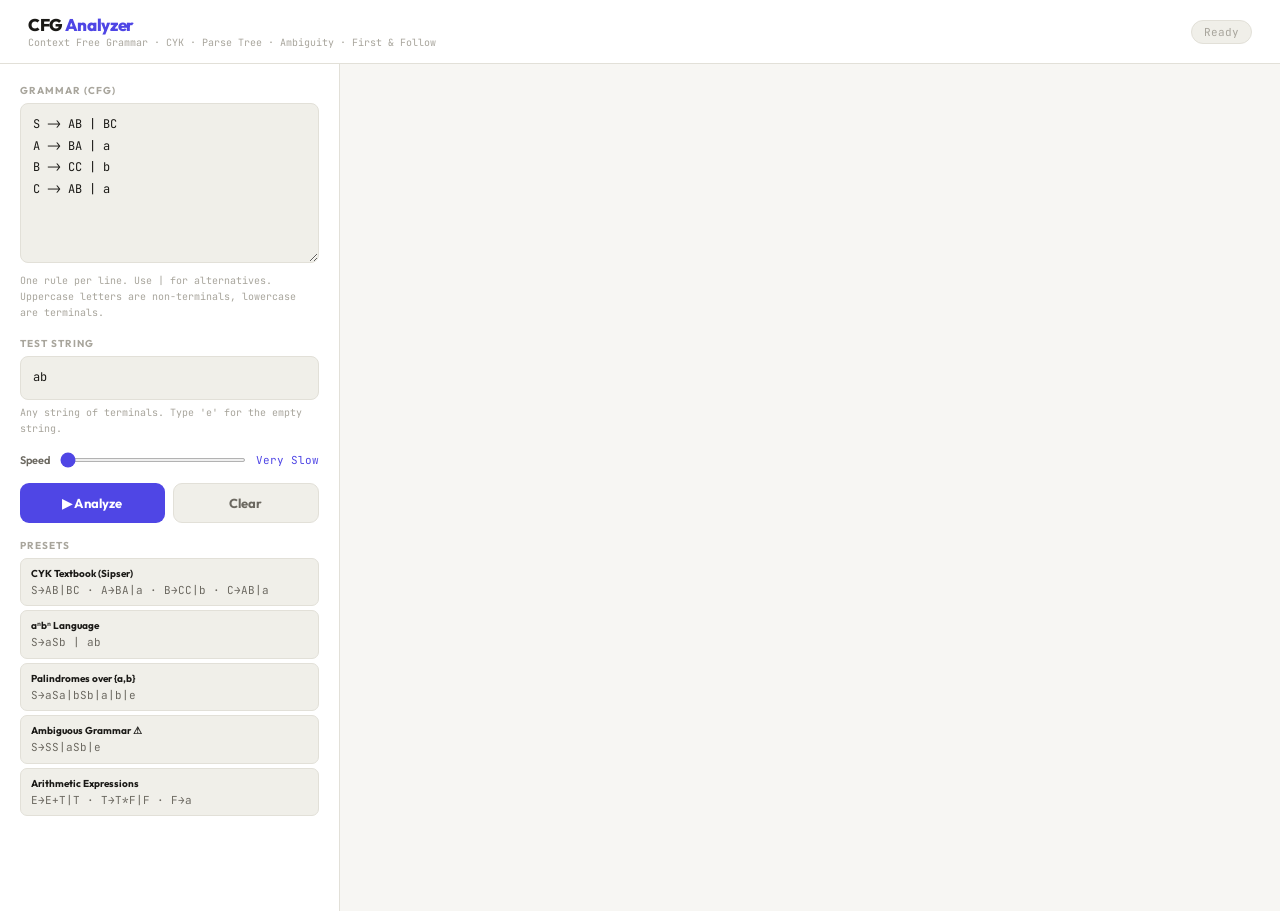
==== index.html @ 3b348dfc "Rename HTML entry file to index.html" ====
﻿<!DOCTYPE html>
<html lang="en">
<head>
<meta charset="UTF-8"/>
<meta name="viewport" content="width=device-width, initial-scale=1.0"/>
<title>CFG Analyzer</title>
<link href="https://fonts.googleapis.com/css2?family=JetBrains+Mono:wght@300;400;500;600&family=Outfit:wght@400;600;700;800&display=swap" rel="stylesheet"/>
<link rel="stylesheet" href="CFG_Analyser_Final.css"/>
</head>
<body>

<div class="topbar">
  <div>
    <div class="logo">CFG <em>Analyzer</em></div>
    <div class="logo-sub">Context Free Grammar · CYK · Parse Tree · Ambiguity · First &amp; Follow</div>
  </div>
  <div id="status-pill" class="status-pill">Ready</div>
</div>

<div class="layout">

  <!-- INPUT PANEL -->
  <div class="input-panel">
    <div>
      <div class="field-label">Grammar (CFG)</div>
      <textarea id="grammar-input" placeholder="S -> AB | BC&#10;A -> BA | a&#10;B -> CC | b&#10;C -> AB | a&#10;&#10;Uppercase = non-terminal&#10;Lowercase = terminal&#10;e or ε = epsilon (empty)"></textarea>
      <div class="hint">One rule per line. Use | for alternatives. Uppercase letters are non-terminals, lowercase are terminals.</div>
    </div>

    <div>
      <div class="field-label">Test String</div>
      <input type="text" id="string-input" placeholder="e.g. baab  (type e for empty ε)" value="baab"/>
      <div class="hint">Any string of terminals. Type 'e' for the empty string.</div>
    </div>

    <div>
      <div class="speed-row">
        <label>Speed</label>
        <input type="range" id="speed-slider" min="1" max="5" value="1" oninput="updateSpeed(this.value)"/>
        <span class="speed-val" id="speed-label">Very Slow</span>
      </div>
    </div>

    <div class="btn-row">
      <button class="btn btn-run" id="run-btn" onclick="runAnalysis()">▶ Analyze</button>
      <button class="btn btn-clear" onclick="clearAll()">Clear</button>
    </div>

    <div id="input-error" class="err" style="display:none"></div>

    <div>
      <div class="field-label">Presets</div>
      <div class="preset-grid">
        <button class="preset-btn" onclick="loadPreset(0)"><span class="preset-name">CYK Textbook (Sipser)</span>S→AB|BC · A→BA|a · B→CC|b · C→AB|a</button>
        <button class="preset-btn" onclick="loadPreset(1)"><span class="preset-name">aⁿbⁿ Language</span>S→aSb | ab</button>
        <button class="preset-btn" onclick="loadPreset(2)"><span class="preset-name">Palindromes over {a,b}</span>S→aSa|bSb|a|b|e</button>
        <button class="preset-btn" onclick="loadPreset(3)"><span class="preset-name">Ambiguous Grammar ⚠</span>S→SS|aSb|e</button>
        <button class="preset-btn" onclick="loadPreset(4)"><span class="preset-name">Arithmetic Expressions</span>E→E+T|T · T→T*F|F · F→a</button>
      </div>
    </div>
  </div>

  <!-- OUTPUT PANEL -->
  <div class="output-panel" id="output-panel">

    <div class="section" id="sec-grammar">
      <div class="section-header">
        <div class="section-num pending" id="num-grammar">G</div>
        <div><div class="section-title">Grammar Analysis</div><div class="section-sub">Parsing your CFG — identifying variables, terminals, productions</div></div>
      </div>
      <div id="grammar-body"></div>
    </div>

    <div class="section" id="sec-cnf">
      <div class="section-header">
        <div class="section-num pending" id="num-cnf">1</div>
        <div><div class="section-title">CNF Conversion</div><div class="section-sub">Transforming grammar into Chomsky Normal Form — required for CYK</div></div>
      </div>
      <div id="cnf-body"></div>
    </div>

    <div class="section" id="sec-cyk">
      <div class="section-header">
        <div class="section-num pending" id="num-cyk">2</div>
        <div><div class="section-title">CYK Parser</div><div class="section-sub">Dynamic programming table filling — O(n³|G|) membership test</div></div>
      </div>
      <div id="cyk-body"></div>
    </div>

    <div class="section" id="sec-tree">
      <div class="section-header">
        <div class="section-num pending" id="num-tree">3</div>
        <div><div class="section-title">Parse Tree</div><div class="section-sub">Derivation tree reconstructed from CYK table</div></div>
      </div>
      <div id="tree-body"></div>
    </div>

    <div class="section" id="sec-amb">
      <div class="section-header">
        <div class="section-num pending" id="num-amb">4</div>
        <div><div class="section-title">Ambiguity Detection</div><div class="section-sub">Searching for a second distinct parse tree</div></div>
      </div>
      <div id="amb-body"></div>
    </div>

    <div class="section" id="sec-ff">
      <div class="section-header">
        <div class="section-num pending" id="num-ff">5</div>
        <div><div class="section-title">First &amp; Follow Sets</div><div class="section-sub">Computed on original grammar</div></div>
      </div>
      <div id="ff-body"></div>
    </div>

  </div>
</div>

<script src="CFG_Analyser_Final.js"></script>
</body>
</html>
---- CFG_Analyser_Final.css ----
﻿*{box-sizing:border-box;margin:0;padding:0}
:root{
  --bg:#f7f6f3;
  --bg2:#ffffff;
  --bg3:#f0efe9;
  --border:#e2e0d8;
  --border2:#ccc9be;
  --text:#1a1916;
  --text2:#6b6860;
  --text3:#a8a59c;
  --accent:#4f46e5;
  --accent2:#6366f1;
  --green:#059669;
  --green-bg:#ecfdf5;
  --green-border:#a7f3d0;
  --red:#dc2626;
  --red-bg:#fef2f2;
  --red-border:#fecaca;
  --amber:#d97706;
  --amber-bg:#fffbeb;
  --amber-border:#fde68a;
  --blue:#2563eb;
  --blue-bg:#eff6ff;
  --blue-border:#bfdbfe;
  --font:'Outfit',sans-serif;
  --mono:'JetBrains Mono',monospace;
}
html,body{min-height:100vh;background:var(--bg);color:var(--text);font-family:var(--mono)}
::-webkit-scrollbar{width:5px}
::-webkit-scrollbar-track{background:var(--bg3)}
::-webkit-scrollbar-thumb{background:var(--border2);border-radius:3px}

/* TOP BAR */
.topbar{background:var(--bg2);border-bottom:1px solid var(--border);padding:14px 28px;display:flex;align-items:center;justify-content:space-between;position:sticky;top:0;z-index:100}
.logo{font-family:var(--font);font-size:17px;font-weight:800;color:var(--text);letter-spacing:-.02em}
.logo em{color:var(--accent);font-style:normal}
.logo-sub{font-size:10px;color:var(--text3);font-family:var(--mono);margin-top:1px}
.status-pill{font-size:11px;padding:4px 12px;border-radius:20px;font-family:var(--mono);background:var(--bg3);color:var(--text3);border:1px solid var(--border)}
.status-pill.running{background:var(--blue-bg);color:var(--blue);border-color:var(--blue-border)}
.status-pill.done{background:var(--green-bg);color:var(--green);border-color:var(--green-border)}

/* MAIN LAYOUT */
.layout{display:grid;grid-template-columns:340px 1fr;min-height:calc(100vh - 53px)}

/* INPUT PANEL */
.input-panel{background:var(--bg2);border-right:1px solid var(--border);padding:20px;display:flex;flex-direction:column;gap:16px;position:sticky;top:53px;height:calc(100vh - 53px);overflow-y:auto}
.field-label{font-family:var(--font);font-size:10px;font-weight:700;color:var(--text3);letter-spacing:.1em;text-transform:uppercase;margin-bottom:6px}
textarea,input[type=text]{width:100%;background:var(--bg3);border:1.5px solid var(--border);border-radius:8px;color:var(--text);font-family:var(--mono);font-size:12px;padding:10px 12px;outline:none;transition:border .2s;resize:vertical;line-height:1.8}
textarea:focus,input[type=text]:focus{border-color:var(--accent);background:#fff}
textarea{min-height:160px}
.hint{font-size:10px;color:var(--text3);margin-top:5px;line-height:1.6}

/* SPEED CONTROL */
.speed-row{display:flex;align-items:center;gap:10px}
.speed-row label{font-size:11px;color:var(--text2);font-family:var(--font);font-weight:600;white-space:nowrap}
input[type=range]{flex:1;accent-color:var(--accent);height:4px}
.speed-val{font-size:11px;color:var(--accent);font-family:var(--mono);min-width:28px;text-align:right}

/* BUTTONS */
.btn{font-family:var(--font);font-size:13px;font-weight:700;padding:11px 20px;border-radius:9px;cursor:pointer;border:none;transition:all .18s;letter-spacing:.01em;width:100%}
.btn-run{background:var(--accent);color:#fff}
.btn-run:hover{background:var(--accent2);transform:translateY(-1px);box-shadow:0 4px 14px rgba(79,70,229,.3)}
.btn-run:disabled{background:var(--border2);color:var(--text3);transform:none;box-shadow:none;cursor:not-allowed}
.btn-clear{background:var(--bg3);color:var(--text2);border:1.5px solid var(--border)}
.btn-clear:hover{background:var(--border);color:var(--text)}
.btn-row{display:flex;gap:8px}
.btn-row .btn{flex:1}

/* PRESETS */
.preset-grid{display:flex;flex-direction:column;gap:4px}
.preset-btn{font-size:11px;padding:7px 10px;border-radius:7px;background:var(--bg3);border:1.5px solid var(--border);color:var(--text2);cursor:pointer;text-align:left;font-family:var(--mono);transition:all .15s;line-height:1.5}
.preset-btn:hover{border-color:var(--accent);color:var(--accent);background:var(--blue-bg)}
.preset-name{display:block;font-family:var(--font);font-size:10px;font-weight:700;color:var(--text);margin-bottom:1px}

/* ERROR */
.err{background:var(--red-bg);border:1.5px solid var(--red-border);border-radius:8px;padding:9px 12px;font-size:11px;color:var(--red);line-height:1.6}

/* OUTPUT PANEL */
.output-panel{padding:24px 32px;display:flex;flex-direction:column;gap:0}

/* SECTION BLOCK */
.section{margin-bottom:32px;opacity:0;transform:translateY(8px);transition:opacity .4s,transform .4s}
.section.visible{opacity:1;transform:translateY(0)}
.section-header{display:flex;align-items:center;gap:10px;margin-bottom:14px;padding-bottom:10px;border-bottom:1.5px solid var(--border)}
.section-num{width:26px;height:26px;border-radius:50%;background:var(--accent);color:#fff;display:flex;align-items:center;justify-content:center;font-family:var(--font);font-size:11px;font-weight:700;flex-shrink:0}
.section-num.done{background:var(--green)}
.section-num.pending{background:var(--bg3);color:var(--text3);border:1.5px solid var(--border)}
.section-title{font-family:var(--font);font-size:15px;font-weight:700;color:var(--text)}
.section-sub{font-size:10px;color:var(--text3);font-family:var(--mono);margin-top:1px}

/* COMPUTING INDICATOR */
.computing{display:flex;align-items:center;gap:8px;font-size:12px;color:var(--text3);font-family:var(--mono);padding:8px 0}
.dots span{animation:blink 1.2s infinite;display:inline-block}
.dots span:nth-child(2){animation-delay:.2s}
.dots span:nth-child(3){animation-delay:.4s}
@keyframes blink{0%,80%,100%{opacity:.2}40%{opacity:1}}

/* LOG LINE */
.log{display:flex;flex-direction:column;gap:3px;margin:8px 0}
.log-line{font-size:12px;font-family:var(--mono);padding:5px 10px;border-radius:6px;border-left:3px solid transparent;line-height:1.6;opacity:0;transform:translateX(-6px);transition:opacity .25s,transform .25s}
.log-line.show{opacity:1;transform:translateX(0)}
.log-line.info{border-left-color:var(--border2);color:var(--text2);background:var(--bg3)}
.log-line.added{border-left-color:var(--green);color:var(--green);background:var(--green-bg)}
.log-line.removed{border-left-color:var(--red);color:var(--red);background:var(--red-bg);text-decoration:line-through}
.log-line.changed{border-left-color:var(--amber);color:var(--amber);background:var(--amber-bg)}
.log-line.highlight{border-left-color:var(--accent);color:var(--accent);background:var(--blue-bg);font-weight:500}
.log-line.result{border-left-color:var(--green);color:var(--text);background:var(--green-bg);font-weight:500}

/* STAGE CARD */
.stage-card{background:var(--bg2);border:1.5px solid var(--border);border-radius:10px;padding:14px 16px;margin-bottom:10px;opacity:0;transform:translateY(6px);transition:opacity .3s,transform .3s,border-color .3s}
.stage-card.show{opacity:1;transform:translateY(0)}
.stage-card.active{border-color:var(--accent);background:var(--blue-bg)}
.stage-card.complete{border-color:var(--green-border);background:var(--green-bg)}
.stage-title{font-family:var(--font);font-size:12px;font-weight:700;color:var(--text);margin-bottom:6px;display:flex;align-items:center;gap:7px}
.stage-badge{font-size:9px;padding:2px 7px;border-radius:10px;font-family:var(--mono)}
.sb-running{background:var(--blue-bg);color:var(--blue);border:1px solid var(--blue-border)}
.sb-done{background:var(--green-bg);color:var(--green);border:1px solid var(--green-border)}
.sb-pending{background:var(--bg3);color:var(--text3);border:1px solid var(--border)}
.stage-desc{font-size:11px;color:var(--text2);line-height:1.6;margin-bottom:8px}

/* CYK TABLE */
.cyk-wrap{overflow-x:auto;margin:10px 0}
table.cyk{border-collapse:collapse;font-family:var(--mono);font-size:12px}
table.cyk th{background:var(--bg3);color:var(--text2);font-size:10px;letter-spacing:.06em;text-transform:uppercase;padding:8px 12px;border:1.5px solid var(--border);text-align:center;font-family:var(--font);font-weight:700}
table.cyk td{border:1.5px solid var(--border);padding:9px 12px;text-align:center;min-width:72px;vertical-align:middle;background:var(--bg3);color:var(--text3);font-style:italic;transition:all .5s;font-size:11px}
table.cyk td.filled{background:#fff;border-color:var(--border2);color:var(--text);font-style:normal}
table.cyk td.computing-cell{background:var(--blue-bg);border-color:var(--accent);animation:cellPulse .6s ease infinite}
table.cyk td.acc{background:var(--green-bg);border-color:var(--green-border);color:var(--green);font-weight:600;font-style:normal}
table.cyk td.just-filled{animation:cellPop .5s ease}
@keyframes cellPulse{0%,100%{opacity:.6}50%{opacity:1}}
@keyframes cellPop{0%{transform:scale(.7);background:var(--blue-bg)}60%{transform:scale(1.08)}100%{transform:scale(1)}}
.cyk-tag{display:inline-block;padding:1px 6px;border-radius:4px;background:rgba(79,70,229,.1);color:var(--accent);font-size:11px;margin:1px;border:1px solid rgba(79,70,229,.2)}
.cyk-tag.s-tag{background:var(--green-bg);color:var(--green);border-color:var(--green-border)}

/* CYK LOG — shows computation reasoning */
.cyk-log{background:var(--bg3);border:1.5px solid var(--border);border-radius:8px;padding:10px 12px;margin-top:10px;max-height:180px;overflow-y:auto;font-size:11px;font-family:var(--mono);line-height:1.9;color:var(--text2)}
.cyk-log-line{padding:1px 0;border-bottom:1px solid var(--border);opacity:0;transition:opacity .2s}
.cyk-log-line.show{opacity:1}
.cyk-log-line:last-child{border:none}
.cyk-log-line .found{color:var(--green);font-weight:500}
.cyk-log-line .checking{color:var(--blue)}
.cyk-log-line .result-log{color:var(--accent);font-weight:500}

/* VERDICT */
.verdict{display:flex;align-items:center;gap:14px;padding:16px 20px;border-radius:10px;margin-bottom:16px}
.verdict.acc{background:var(--green-bg);border:1.5px solid var(--green-border)}
.verdict.rej{background:var(--red-bg);border:1.5px solid var(--red-border)}
.v-icon{font-size:26px}
.v-title{font-family:var(--font);font-size:16px;font-weight:800}
.verdict.acc .v-title{color:var(--green)}
.verdict.rej .v-title{color:var(--red)}
.v-sub{font-size:11px;color:var(--text3);margin-top:2px;font-family:var(--mono)}

/* PARSE TREE */
.tree-svg-wrap{overflow:auto;background:var(--bg2);border:1.5px solid var(--border);border-radius:10px;padding:16px}
svg.ptree{font-family:var(--mono);overflow:visible;display:block}
.ptree-edge{stroke:var(--border2);stroke-width:1.5;fill:none;opacity:0;transition:opacity .3s}
.ptree-edge.show{opacity:1}
.ptree-node{opacity:0;transition:opacity .3s,transform .3s}
.ptree-node.show{opacity:1}

/* DERIVATION STEPS */
.deriv-steps{display:flex;flex-direction:column;gap:2px;background:var(--bg2);border:1.5px solid var(--border);border-radius:10px;padding:14px 16px;margin-top:12px}
.deriv-row{display:flex;align-items:baseline;gap:10px;font-size:12px;font-family:var(--mono);padding:3px 0;border-bottom:1px solid var(--bg3);opacity:0;transition:opacity .3s}
.deriv-row.show{opacity:1}
.deriv-row:last-child{border:none}
.deriv-arrow{color:var(--text3);min-width:20px;font-size:11px}
.deriv-str{color:var(--text)}
.deriv-str .nt{color:var(--accent);font-weight:500}
.deriv-str .tm{color:var(--green)}

/* AMBIGUITY */
.amb-grid{display:grid;grid-template-columns:1fr 1fr;gap:16px;margin-top:12px}
.amb-tree-card{background:var(--bg2);border:1.5px solid var(--border);border-radius:10px;padding:14px}
.amb-tree-title{font-family:var(--font);font-size:10px;font-weight:700;color:var(--text3);letter-spacing:.1em;text-transform:uppercase;margin-bottom:10px}

/* FF TABLE */
table.ff{width:100%;border-collapse:collapse;font-family:var(--mono);font-size:12px}
table.ff th{background:var(--bg3);color:var(--text2);font-size:10px;padding:9px 14px;border:1.5px solid var(--border);text-align:left;font-family:var(--font);font-weight:700;letter-spacing:.05em;text-transform:uppercase}
table.ff td{border:1.5px solid var(--border);padding:9px 14px;background:var(--bg2);vertical-align:top}
table.ff tr:hover td{background:var(--bg3)}
.var-name{color:var(--accent);font-weight:600}
.ff-set{display:flex;flex-wrap:wrap;gap:4px}
.ff-tok{display:inline-block;padding:2px 8px;border-radius:8px;font-size:11px;font-family:var(--mono)}
.ft-t{background:var(--green-bg);color:var(--green);border:1px solid var(--green-border)}
.ft-e{background:var(--red-bg);color:var(--red);border:1px solid var(--red-border)}
.ft-d{background:var(--amber-bg);color:var(--amber);border:1px solid var(--amber-border)}

/* GRAMMAR INFO STRIP */
.grammar-strip{display:flex;gap:12px;flex-wrap:wrap;padding:10px 14px;background:var(--bg3);border-radius:8px;border:1.5px solid var(--border);font-size:11px;font-family:var(--mono)}
.gs-item{display:flex;gap:5px;align-items:center}
.gs-label{color:var(--text3)}
.gs-val{color:var(--text);font-weight:500}
.gs-val.g{color:var(--green)}
.gs-val.a{color:var(--accent)}

/* CHECKMARK */
.check{display:inline-flex;align-items:center;justify-content:center;width:18px;height:18px;border-radius:50%;background:var(--green);color:#fff;font-size:10px;flex-shrink:0}
.next-btn-wrap{display:flex;align-items:center;gap:12px;margin:12px 0;padding:10px 16px;background:var(--blue-bg);border:1.5px solid var(--blue-border);border-radius:9px;animation:fadeIn .3s ease}
@keyframes fadeIn{from{opacity:0;transform:translateY(4px)}to{opacity:1;transform:translateY(0)}}
.next-btn{font-family:var(--font);font-size:12px;font-weight:700;padding:8px 20px;border-radius:7px;cursor:pointer;border:none;background:var(--accent);color:#fff;transition:all .15s;letter-spacing:.02em;white-space:nowrap}
.next-btn:hover{background:var(--accent2);transform:translateY(-1px);box-shadow:0 3px 10px rgba(79,70,229,.3)}
.next-btn:active{transform:scale(.97)}
.next-hint{font-size:11px;color:var(--blue);font-family:var(--mono);line-height:1.5}
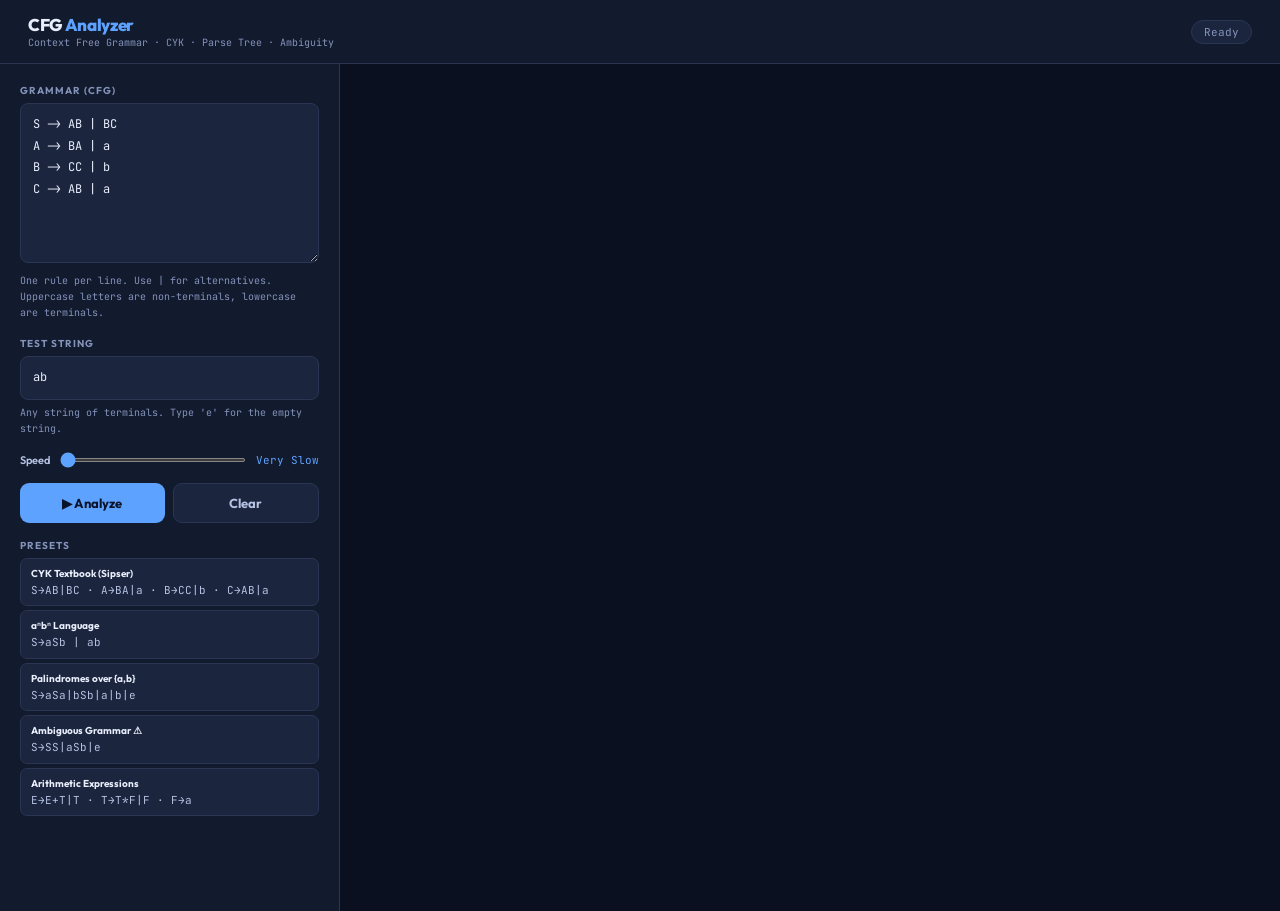
==== commit 0abba114: "Fix CNF pipeline and parse tree rendering issues" ====
--- a/index.html
+++ b/index.html
@@ -12,7 +12,7 @@
 <div class="topbar">
   <div>
     <div class="logo">CFG <em>Analyzer</em></div>
-    <div class="logo-sub">Context Free Grammar · CYK · Parse Tree · Ambiguity · First &amp; Follow</div>
+    <div class="logo-sub">Context Free Grammar · CYK · Parse Tree · Ambiguity</div>
   </div>
   <div id="status-pill" class="status-pill">Ready</div>
 </div>
@@ -103,14 +103,6 @@
       <div id="amb-body"></div>
     </div>
 
-    <div class="section" id="sec-ff">
-      <div class="section-header">
-        <div class="section-num pending" id="num-ff">5</div>
-        <div><div class="section-title">First &amp; Follow Sets</div><div class="section-sub">Computed on original grammar</div></div>
-      </div>
-      <div id="ff-body"></div>
-    </div>
-
   </div>
 </div>
 
--- a/CFG_Analyser_Final.css
+++ b/CFG_Analyser_Final.css
@@ -1,27 +1,27 @@
 ﻿*{box-sizing:border-box;margin:0;padding:0}
 :root{
-  --bg:#f7f6f3;
-  --bg2:#ffffff;
-  --bg3:#f0efe9;
-  --border:#e2e0d8;
-  --border2:#ccc9be;
-  --text:#1a1916;
-  --text2:#6b6860;
-  --text3:#a8a59c;
-  --accent:#4f46e5;
-  --accent2:#6366f1;
-  --green:#059669;
-  --green-bg:#ecfdf5;
-  --green-border:#a7f3d0;
-  --red:#dc2626;
-  --red-bg:#fef2f2;
-  --red-border:#fecaca;
-  --amber:#d97706;
-  --amber-bg:#fffbeb;
-  --amber-border:#fde68a;
-  --blue:#2563eb;
-  --blue-bg:#eff6ff;
-  --blue-border:#bfdbfe;
+  --bg:#0b1020;
+  --bg2:#121a2d;
+  --bg3:#1b253d;
+  --border:#2a3554;
+  --border2:#3a4a74;
+  --text:#e8eefc;
+  --text2:#b6c2e3;
+  --text3:#8493ba;
+  --accent:#5ea2ff;
+  --accent2:#79b4ff;
+  --green:#34d399;
+  --green-bg:#0f2a24;
+  --green-border:#1d5b4e;
+  --red:#f87171;
+  --red-bg:#31161a;
+  --red-border:#6d2a33;
+  --amber:#fbbf24;
+  --amber-bg:#35290f;
+  --amber-border:#70531b;
+  --blue:#60a5fa;
+  --blue-bg:#12223a;
+  --blue-border:#274d79;
   --font:'Outfit',sans-serif;
   --mono:'JetBrains Mono',monospace;
 }
@@ -46,7 +46,7 @@
 .input-panel{background:var(--bg2);border-right:1px solid var(--border);padding:20px;display:flex;flex-direction:column;gap:16px;position:sticky;top:53px;height:calc(100vh - 53px);overflow-y:auto}
 .field-label{font-family:var(--font);font-size:10px;font-weight:700;color:var(--text3);letter-spacing:.1em;text-transform:uppercase;margin-bottom:6px}
 textarea,input[type=text]{width:100%;background:var(--bg3);border:1.5px solid var(--border);border-radius:8px;color:var(--text);font-family:var(--mono);font-size:12px;padding:10px 12px;outline:none;transition:border .2s;resize:vertical;line-height:1.8}
-textarea:focus,input[type=text]:focus{border-color:var(--accent);background:#fff}
+textarea:focus,input[type=text]:focus{border-color:var(--accent);background:#1f2a45}
 textarea{min-height:160px}
 .hint{font-size:10px;color:var(--text3);margin-top:5px;line-height:1.6}
 
@@ -58,7 +58,7 @@
 
 /* BUTTONS */
 .btn{font-family:var(--font);font-size:13px;font-weight:700;padding:11px 20px;border-radius:9px;cursor:pointer;border:none;transition:all .18s;letter-spacing:.01em;width:100%}
-.btn-run{background:var(--accent);color:#fff}
+.btn-run{background:var(--accent);color:#09142a}
 .btn-run:hover{background:var(--accent2);transform:translateY(-1px);box-shadow:0 4px 14px rgba(79,70,229,.3)}
 .btn-run:disabled{background:var(--border2);color:var(--text3);transform:none;box-shadow:none;cursor:not-allowed}
 .btn-clear{background:var(--bg3);color:var(--text2);border:1.5px solid var(--border)}
@@ -82,7 +82,7 @@
 .section{margin-bottom:32px;opacity:0;transform:translateY(8px);transition:opacity .4s,transform .4s}
 .section.visible{opacity:1;transform:translateY(0)}
 .section-header{display:flex;align-items:center;gap:10px;margin-bottom:14px;padding-bottom:10px;border-bottom:1.5px solid var(--border)}
-.section-num{width:26px;height:26px;border-radius:50%;background:var(--accent);color:#fff;display:flex;align-items:center;justify-content:center;font-family:var(--font);font-size:11px;font-weight:700;flex-shrink:0}
+.section-num{width:26px;height:26px;border-radius:50%;background:var(--accent);color:#09142a;display:flex;align-items:center;justify-content:center;font-family:var(--font);font-size:11px;font-weight:700;flex-shrink:0}
 .section-num.done{background:var(--green)}
 .section-num.pending{background:var(--bg3);color:var(--text3);border:1.5px solid var(--border)}
 .section-title{font-family:var(--font);font-size:15px;font-weight:700;color:var(--text)}
@@ -123,7 +123,7 @@
 table.cyk{border-collapse:collapse;font-family:var(--mono);font-size:12px}
 table.cyk th{background:var(--bg3);color:var(--text2);font-size:10px;letter-spacing:.06em;text-transform:uppercase;padding:8px 12px;border:1.5px solid var(--border);text-align:center;font-family:var(--font);font-weight:700}
 table.cyk td{border:1.5px solid var(--border);padding:9px 12px;text-align:center;min-width:72px;vertical-align:middle;background:var(--bg3);color:var(--text3);font-style:italic;transition:all .5s;font-size:11px}
-table.cyk td.filled{background:#fff;border-color:var(--border2);color:var(--text);font-style:normal}
+table.cyk td.filled{background:#1f2a45;border-color:var(--border2);color:var(--text);font-style:normal}
 table.cyk td.computing-cell{background:var(--blue-bg);border-color:var(--accent);animation:cellPulse .6s ease infinite}
 table.cyk td.acc{background:var(--green-bg);border-color:var(--green-border);color:var(--green);font-weight:600;font-style:normal}
 table.cyk td.just-filled{animation:cellPop .5s ease}
@@ -198,7 +198,7 @@
 .check{display:inline-flex;align-items:center;justify-content:center;width:18px;height:18px;border-radius:50%;background:var(--green);color:#fff;font-size:10px;flex-shrink:0}
 .next-btn-wrap{display:flex;align-items:center;gap:12px;margin:12px 0;padding:10px 16px;background:var(--blue-bg);border:1.5px solid var(--blue-border);border-radius:9px;animation:fadeIn .3s ease}
 @keyframes fadeIn{from{opacity:0;transform:translateY(4px)}to{opacity:1;transform:translateY(0)}}
-.next-btn{font-family:var(--font);font-size:12px;font-weight:700;padding:8px 20px;border-radius:7px;cursor:pointer;border:none;background:var(--accent);color:#fff;transition:all .15s;letter-spacing:.02em;white-space:nowrap}
+.next-btn{font-family:var(--font);font-size:12px;font-weight:700;padding:8px 20px;border-radius:7px;cursor:pointer;border:none;background:var(--accent);color:#09142a;transition:all .15s;letter-spacing:.02em;white-space:nowrap}
 .next-btn:hover{background:var(--accent2);transform:translateY(-1px);box-shadow:0 3px 10px rgba(79,70,229,.3)}
 .next-btn:active{transform:scale(.97)}
 .next-hint{font-size:11px;color:var(--blue);font-family:var(--mono);line-height:1.5}
